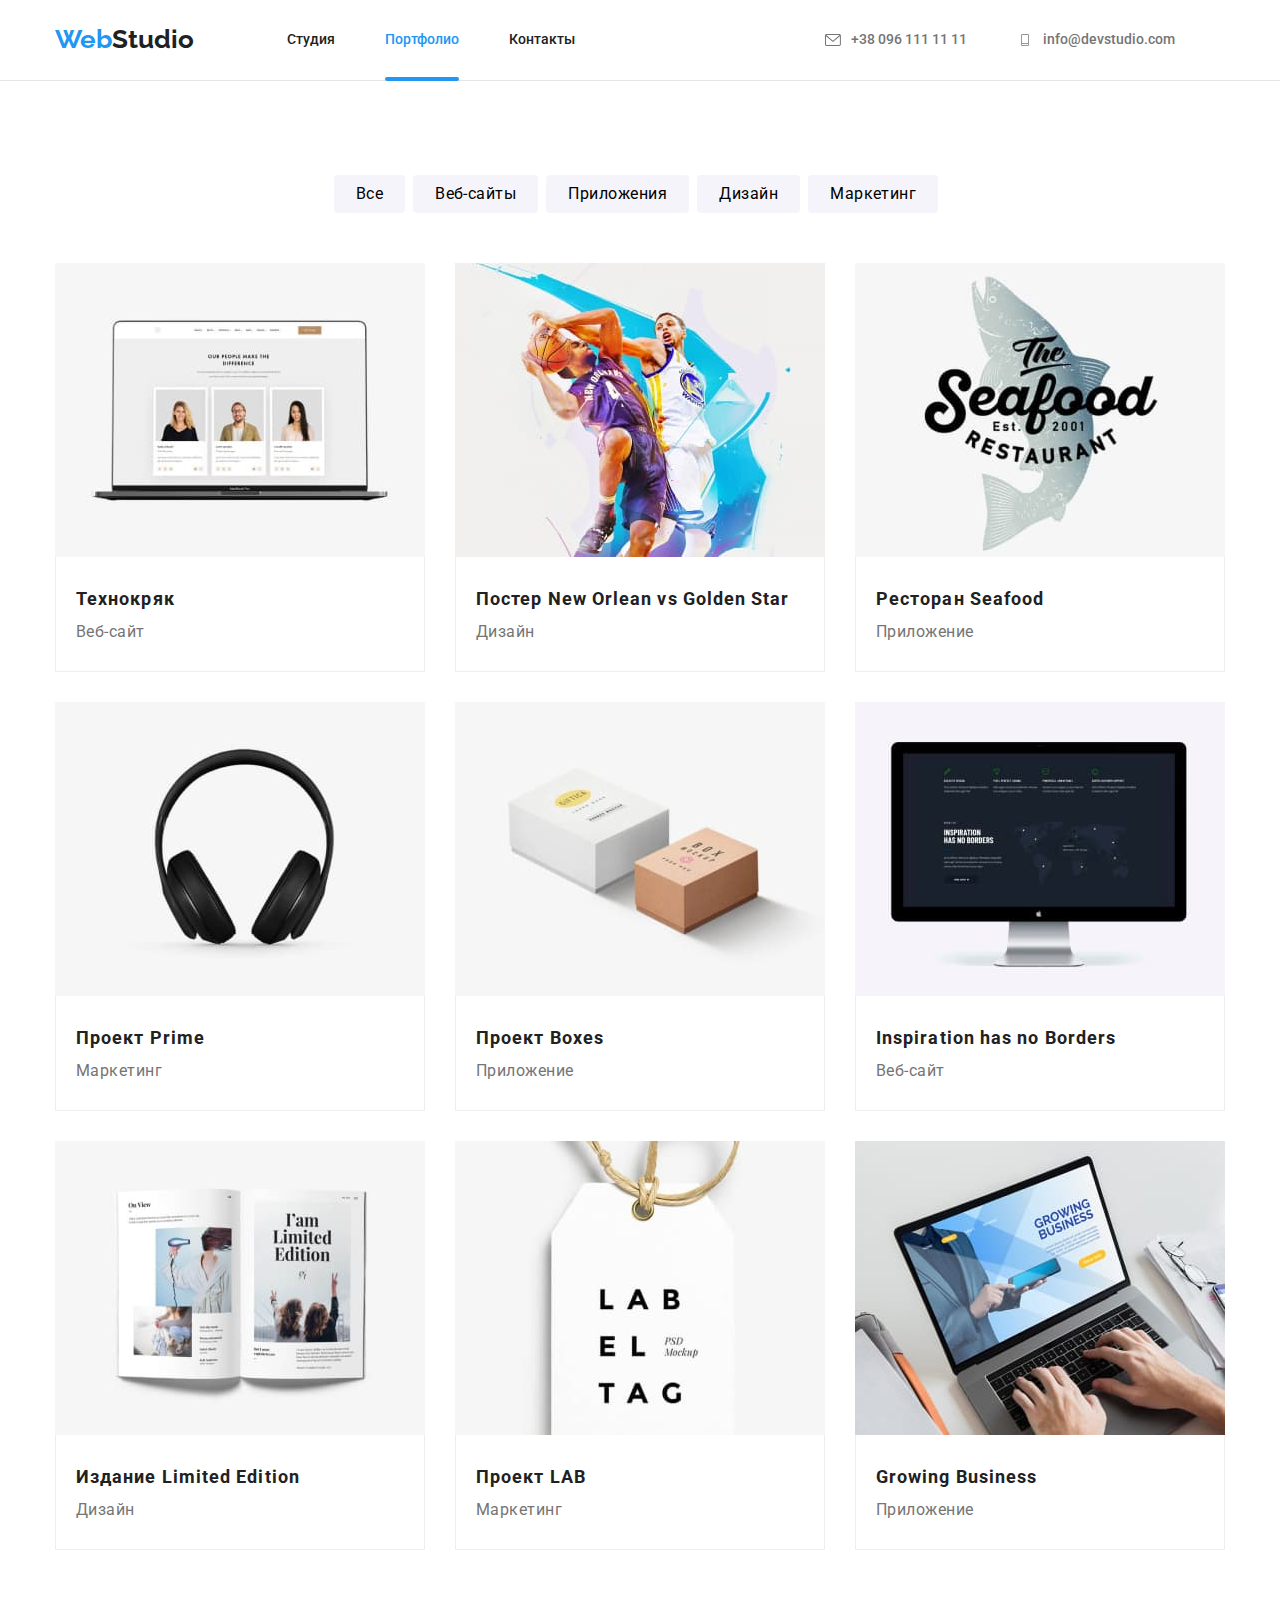
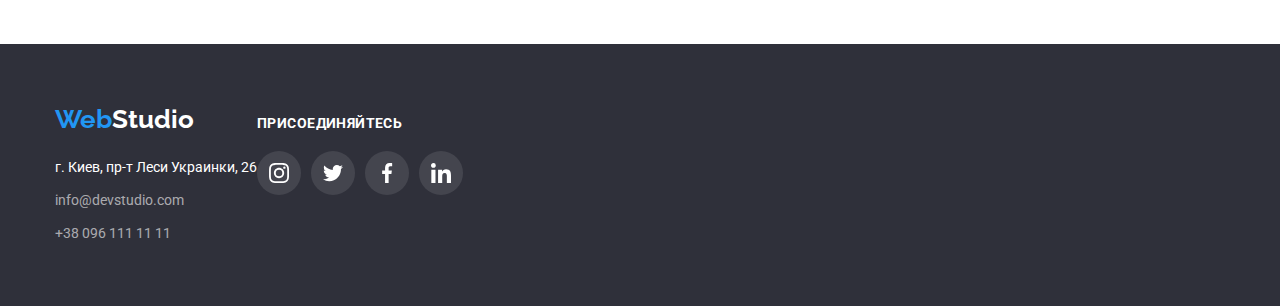
==== portfolio.html @ 7bb436d0 "Initial commit" ====
<!DOCTYPE html>
<html lang="ru">
<head>
    <meta charset="UTF-8">
    <meta http-equiv="X-UA-Compatible" content="IE=edge">
    <meta name="viewport" content="width=device-width, initial-scale=1.0">
    <title>WebStudio-portfolio</title>
        <!-- шрифти -->
    <!-- Roboto -->
    <link rel="preconnect" href="https://fonts.googleapis.com">
    <link rel="preconnect" href="https://fonts.gstatic.com" crossorigin>
    <link href="https://fonts.googleapis.com/css2?family=Montserrat:wght@400;700&family=Roboto:wght@400;500;700;900&display=swap"
        rel="stylesheet">
    <!-- Raleway -->
    <link rel="preconnect" href="https://fonts.googleapis.com">
    <link rel="preconnect" href="https://fonts.gstatic.com" crossorigin>
    <link href="https://fonts.googleapis.com/css2?family=Montserrat:wght@400;700&family=Raleway:wght@700&family=Roboto:wght@400;500;700;900&display=swap"
        rel="stylesheet">
        <!-- normalizer -->
        <link rel="stylesheet" href="https://cdnjs.cloudflare.com/ajax/libs/modern-normalize/1.0.0/modern-normalize.min.css" />
        <!-- styles -->
        <link rel="stylesheet" href="./css/styles.css">
</head>
<body>
<body>
    <header class="header">
        <div class="container header-container">
            <nav style="display: flex">
                <a class="header-logo" href=""> <span class="web-color">Web</span>Studio
                </a>
                <ul class="list">
                    <li class="header-li">
                        <a class="header-list" href="./index.html">Студия 
                        </a>
                    </li>
                    <li class="header-li">
                        <a class="header-list current" href="./portfolio.html"><span class="portfolio-color">Портфолио</span>
                        </a>
                    </li>
                    <li class="header-li">
                        <a class="header-list" href="">Контакты</a>
                    </li>
                </ul>
            </nav>
            <ul class="list">
                <li>
                    <a class="header-contact" href="tel:+380961111111">
                        <svg class="icons-header" width="16" heigth="12">
                            <use href="./icons.svg.svg#icon-e-mail">
                             
                            </use>
                        </svg>
                          +38 096 111 11 11 
                    </a>
                </li>
                <li>
                    <a class="header-contact" href="mailto:info@devstudio.com">
                        <svg class="icons-header" width="10" heigth="16">
                            <use href="./icons.svg.svg#icon-martphone">
                                
                            </use>
                        </svg>
                        info@devstudio.com 
                        </a>
                </li>
            </ul>
            </div>
        </header>
    <main>
        <!-- section-filter-project -->
<section class="section section-filter-portfolio">
    <div class="container">
    <h1 class="portfolio-heading filtres-to-hide">Портфолио</h1>
    <ul class="button">
        <li class="li-button-filters"><button class="button-filters" type="button">Все</button>
        </li>
        <li class="li-button-filters"><button class="button-filters" type="button">Веб-сайты</button>
        </li>
        <li class="li-button-filters"><button class="button-filters" type="button">Приложения</button>
        </li>
        <li class="li-button-filters"><button class="button-filters" type="button">Дизайн</button>
        </li>
        <li class="li-button-filters"><button class="button-filters" type="button">Маркетинг</button>
        </li>
      </ul>
        
      <ul class="project">   
   
        <li class="li-project">
        
    <a class="a-project" href="">
        <div class="div-a-project">
        <img class="img-project" 
        src="./images/portfolio/project 1.jpg" 
        alt="Технокряк" 
        width="370" 
        height="295">
        <p class="text-project"> Ресурс пропонує комплексні пропозиції з різним рівнем функціоналу та сервісів. Все це дозволить відвідувачу отримати вичерпні відомості про компанію чи приватну особу. </p>
    
    </div>

    <div class="work-project"> 
    <h2 class="project-heading">Технокряк</h2>
    <p class="title-project">Веб-сайт</p>
     </div>
    </a>
    </li>

    <li class="li-project">
        
        <a class="a-project" href="">  
            <div class="div-a-project">
    <img class="img-project" 
    src="./images/portfolio/project 2.jpg" 
    alt="Постер New Orlean vs Golden Star" 
    width="370" 
    height="295">
    <p class="text-project"> Ресурс пропонує комплексні пропозиції з різним рівнем функціоналу та сервісів. Все це дозволить відвідувачу отримати вичерпні відомості про компанію чи приватну особу. </p>

</div>

    <div class="work-project">
    <h2 class="project-heading">Постер New Orlean vs Golden Star</h2>
    <p class="title-project">Дизайн</p>
    </div>
</a>
    </li>
    
   
    <li class="li-project">
       
        <a class="a-project" href="">
            <div class="div-a-project">
        <img class="img-project" 
        src="./images/portfolio/project 3.jpg" 
        alt="Ресторан Seafood" 
        width="370" 
        height="295">
        <p class="text-project"> Ресурс пропонує комплексні пропозиції з різним рівнем функціоналу та сервісів. Все це дозволить відвідувачу отримати вичерпні відомості про компанію чи приватну особу. </p>
  
    </div>

    <div class="work-project">
        <h2 class="project-heading">Ресторан Seafood</h2>
    <p class="title-project">Приложение</p>
</div>
</a>
</li>
    
    
<li class="li-project">
    
        <a class="a-project" href="">
            <div class="div-a-project">
     <img class="img-project" 
     src="./images/portfolio/project 4.jpg" 
     alt="Проект Prime" 
     width="370" 
     height="295">
     <p class="text-project"> Ресурс пропонує комплексні пропозиції з різним рівнем функціоналу та сервісів. Все це дозволить відвідувачу отримати вичерпні відомості про компанію чи приватну особу. </p>
   
    </div>

<div class="work-project">
     <h2 class="project-heading">Проект Prime</h2>
    <p class="title-project">Маркетинг</p>
    </div>
</a>
    </li>
    
   
    <li class="li-project">
        
        <a class="a-project" href="">
            <div class="div-a-project">
     <img class="img-project" 
     src="./images/portfolio/project 5.jpg" 
     alt="Проект Boxes" 
     width="370" 
     height="295">
     <p class="text-project"> Ресурс пропонує комплексні пропозиції з різним рівнем функціоналу та сервісів. Все це дозволить відвідувачу отримати вичерпні відомості про компанію чи приватну особу. </p>
    
    </div>

    <div class="work-project">
     <h2 class="project-heading">Проект Boxes</h2>
    <p class="title-project">Приложение</p>
</div>
</a>
</li>
   
   
<li class="li-project">
   
        <a class="a-project" href="">
            <div class="div-a-project"> 
        <img class="img-project" 
        src="./images/portfolio/project 6.jpg" 
        alt="Inspiration has no Borders" 
        width="370" 
        height="295">
        <p class="text-project"> Ресурс пропонує комплексні пропозиції з різним рівнем функціоналу та сервісів. Все це дозволить відвідувачу отримати вичерпні відомості про компанію чи приватну особу. </p>
    
    </div>

    <div class="work-project">
        <h2 class="project-heading">Inspiration has no Borders</h2>
    <p class="title-project">Веб-сайт</p>
    </div>
</a>
    </li>
    
   
    <li class="li-project">
       
        <a class="a-project" href="">
            <div class="div-a-project">
                <img class="img-project" 
                src="./images/portfolio/project 7.jpg" 
                alt="Издание Limited Edition" 
                width="370" 
                height="295">
                <p class="text-project"> Ресурс пропонує комплексні пропозиції з різним рівнем функціоналу та сервісів. Все це дозволить відвідувачу отримати вичерпні відомості про компанію чи приватну особу. </p>
           
            </div>

                <div class="work-project">
                <h2 class="project-heading">Издание Limited Edition</h2>
    <p class="title-project">Дизайн</p>
</div>
</a>
</li>
   
   
<li class="li-project">
    
        <a class="a-project" href="">
            <div class="div-a-project">
        <img class="img-project" 
        src="./images/portfolio/project 8.jpg" 
        alt="Проект LAB" 
        width="370" 
        height="295">
        <p class="text-project"> Ресурс пропонує комплексні пропозиції з різним рівнем функціоналу та сервісів. Все це дозволить відвідувачу отримати вичерпні відомості про компанію чи приватну особу. </p>
    
    </div>

    <div class="work-project">
        <h2 class="project-heading">Проект LAB</h2>
    <p class="title-project">Маркетинг</p>
    </div>
</a>
    </li>
   
   
   
    <li class="li-project">
       
        <a class="a-project" href="">
            <div class="div-a-project">
        <img class="img-project" 
        src="./images/portfolio/project 9.jpg" 
        alt="Growing Business" 
        width="370" 
        height="295">
        <p class="text-project"> Ресурс пропонує комплексні пропозиції з різним рівнем функціоналу та сервісів. Все це дозволить відвідувачу отримати вичерпні відомості про компанію чи приватну особу. </p>
       </div>

<div class="work-project">
        <h2 class="project-heading">Growing Business</h2>
    <p class="title-project">Приложение</p>
</div>
</a>
    </li>
    </ul>
    
    </div>
</section>
    </main>


     <!-- footer -->
     <footer class="footer">
        <div class="container">
            <div class="box-footer">
        <a class="footer-logo" href=""> <span class="web-color-footer">Web</span>Studio
        </a>
        <address class="address-footer">
<ul class="list-footer">
    <li class="list-address-footer">
        <p class="p-list-contact">г. Киев, пр-т Леси Украинки, 26</p>    
    </li>
    <li class="list-address-footer">
    <a class="footer-contact" href="mailto:info@devstudio.com">info@devstudio.com</a>
    </li>
    <li class="list-address-footer">
    <a class="footer-contact" href="tel:+380961111111">+38 096 111 11 11</a>
    </li>
</ul>
        </address>
    </div>
    
        <div class="box-footer">
            <p class="footer-icons-paragraf">присоединяйтесь</p>
                  <ul class="ul-icons-footer">
                            <li class="li-icons-footer"> 
                                <a class="a-icons-footer" href=""> 
                                <svg class="icons-footer" width="20" height="20">
                                    <use href="./icons.svg.svg#icon-instagram"></use>
                                </svg>
                            </a>
                            </li>

                            <li class="li-icons-footer"> 
                                <a class="a-icons-footer" href=""> 
                                    <svg class="icons-footer" width="20" height="20">
                                    <use href="./icons.svg.svg#icon-twitter"></use>
                                </svg>
                            </a>
                            </li>

                            <li class="li-icons-footer"> 
                                <a class="a-icons-footer" href=""> 
                                    <svg class="icons-footer" width="20" height="20">
                                    <use href="./icons.svg.svg#icon-facebook"></use>
                                </svg>
                            </a>
                            </li>

                            <li class="li-icons-footer"> 
                                <a class="a-icons-footer" href=""> 
                                    <svg class="icons-footer" width="20" height="20">
                                    <use href="./icons.svg.svg#icon-linkedin"></use>
                                </svg>
                            </a>
                            </li>
                            </ul>
                        </div>
                    </div>
            </footer>
            
</body>

</html>
---- css/styles.css ----
:root {
    /* fonts */
  --main-fonts: "Roboto";
  --secondary-font: "Raleway";

    /* text-color */
--accent-color: #757575;
--brand-color: #2196F3;
--header-color: #212121;
--background-color: #2F303A;
--text-background: #FFFFFF;
    /* bg-color */

    /* others */

    /* animation */
--timing-function: 250ms cubic-bezier(0.4, 0, 0.2, 1);
}
body {
font-family: var(--main-fonts) "Roboto", "Raleway", sans-serif;
font-size: 14px;
line-height:1.71;
color: var(--accent-color);
letter-spacing: normal;
}

/* Стили для обнуления верхних отступов у элементов */
h1,
h2,
h3,
h4,
h5,
h6,
p {
    margin-top: 0;
}

/* Класс для обнуления базовых свойств у списков (ul) */
ul {
    list-style: none;
    padding-left: 0;
    margin: 0;
    }

/* Класс для обнуления базовых свойств у ссылок */
.link {
    text-decoration: none;
    color: inherit;
}

/* Свойства для корректного отображения картинок */
img {
    display: block;
    max-width: 100%;
    height: auto;
}

/* Свойства для обнуления курсива у address */

address {
    font-style: normal;
    /* or */
    font-style: inherit;
}

h1,
h2,
h3,
h4,
h5,
h6,
p {
    margin: 0;
}

.container {
    width: 1200px;
    padding-right: 15px;
    padding-left: 15px;
    margin-right: auto;
    margin-left: auto;
   
}



/* index.html */
.studio-color {
    color:var(--brand-color);
    }


.header-logo{
    text-decoration: none;
    font-family: 'Raleway';
    font-weight: 700;
    font-size: 26px;
    line-height: 1.19;
    color: var(--header-color);
   
}
.header-logo {
    list-style: none;
    margin-right: 93px;
    padding: 24px 0 25px;
  
}
.header-container {
    display: flex;
    align-items: center;
        }

.web-color {
    color: var(--brand-color);
  }

  .header-li:not(:last-child) {
    margin-right: 50px;
    }

.header-list {
    text-decoration: none;
    font-family: 'Roboto';
        font-weight: 500;
        font-size: 14px;
        line-height: 1.14;
        color: var(--header-color);
        padding-top: 32px;
        padding-bottom: 32px;
        display: block;
        position: relative;
}



.current::after {
   content:'';
   background-color: var(--brand-color);
   width: 100%;
   height: 4px;
   border-radius: 2px;
   display: block;
   position: absolute;
   left: 0;
   bottom: -1px;
}

.header-contact:first-child {
    margin-left: 0px;
}
.list{
    list-style: none;
    margin-left: auto;
}
.header-list {
    list-style: none;
    transition: color var(--timing-function);
    }

    .header-list:hover,
.header-list:focus{
    color: var(--brand-color);
}

.list {
    display: flex;
    justify-content: space-between;
        align-items: center;
        
}

.header-contact {
    text-decoration: none;
    font-family: 'Roboto';
        font-weight: 500;
        font-size: 14px;
        line-height: 1.14;
        color: var(--accent-color);
        margin-left: auto;
        margin-right: 50px;
        display: flex;
        align-items: center;
        fill: currentColor;
        transition: color var(--timing-function);
  }

  .header-contact:hover,
  .header-contact:focus{
      color: var(--brand-color);
  }

  .icons-header {
    margin-right: 10px;
    width: 16px;
    height: 12px;
  }







/* section hero */
.section-hero{
        font-family: 'Roboto';
        font-weight: 900;
        font-size: 44px;
       width: 696px;
       margin: 0 auto;
        text-align: center;
        text-transform: uppercase;
        color: var(--text-background);
}

.hero {
    max-width: 1600px;
    height: 600px;
    margin-right: auto;
    margin-left: auto;
    background-image: linear-gradient(rgba(47, 48, 58, 0.4),rgba(47, 48, 58, 0.4)),
    url(../images/img-backgrouund-odapt.jpg);
    background-color: var(--background-color);
    background-position: center;
    background-size: cover;
    padding-top: 200px;
    padding-bottom: 200px;
    background-repeat: no-repeat;

   

}

.btn-hero{
        font-family: 'Roboto';
        font-weight: 700;
        font-size: 16px;
        line-height: 1.87;
        color: var(--text-background);
        background-color: var(--brand-color);
        cursor: pointer;
        border: none;
        margin: 0 auto;
         display: block;
         border-radius: 4px;
         letter-spacing: 0.06em;
         margin-top: 30px;
         padding-top: 10px;
         padding-bottom: 10px;
         padding-right: 32px;
         padding-left: 32px;
        }
       



        /* section our-mission */

        .mission-to-hide {
            position: absolute;
            width: 1px;
            height: 1px;
            margin: -1px;
            padding: 0;
            overflow: hidden;
            border: 0;
            clip: rect(0 0 0 0);
}

.our-mission {
    padding: 94px 94px;
}


.mission-list {
        flex-basis: 50%;}

        .mission-list:not(:last-child) {
    margin-right: 30px;
}

.mission-icons {
    display: flex;
    align-items: center;
    justify-content: center;
    height: 120px;
    margin-bottom: 30px;
    border-radius: 4px;
    fill: var(--accent-color);
    background-color:  #F5F4FA;
}

.svg-mission {
    fill: var(--accent-color);
}





.mission-heading{
    font-family: 'Roboto';
        font-weight: 700;
        font-size: 14px;
        line-height: 1.14;
        text-transform: uppercase;
        color: var(--header-color);
        letter-spacing: 0.03em;
        margin-bottom: 10px;
}
.features{
    font-family: 'Roboto';
        font-style: normal;
        font-weight: 400;
        font-size: 14px;
        line-height: 1.71;
        letter-spacing: 0.03em;
        color: var(--accent-color);
 }
.features :last-child{
    margin-right: 30px;
}



/* section about */
.section-about {
    padding: 94px 94px;
    padding-top: 0;
}

.about-heading{
    font-family: 'Roboto';
        font-weight: 700;
        font-size: 36px;
        line-height:1.16;
        text-align: center;
        color: var(--header-color);
        margin-bottom: 48px;
}

.img-about :last-child{
    margin: 30px;
    margin-left: auto;
}
/* Added text with background to the What We Do section */

.div-about {
    position: relative;
    }

.label-img-about {
    position: absolute;
    display: flex;
    margin: 0;
    padding: 0;
    bottom: 0px;
    margin-left: 0;
   
    font-family: var(--main-fonts);
    font-style: normal;
    text-align: center;
    justify-content: center;
    width: 100%;
    font-weight: 700;
    font-size: 14px;
    line-height: 70px;
    letter-spacing: 0.03em;
    text-transform: uppercase;
    color: var(--text-background);
    background-color: rgba(47, 48, 58, 0.8);
      }



/* section team */
.section-team {
padding: 94px 0;
background-color: #F5F4FA;;
}

.section-team-heading{
    font-family: 'Roboto';
        font-weight: 700;
        font-size: 36px;
        line-height: 1.16;
        text-align: center;
        color: var(--header-color);
        
}

.list-team{
box-shadow: 0px 1px 3px rgba(0, 0, 0, 0.12), 0px 1px 1px rgba(0, 0, 0, 0.14), 0px 2px 1px rgba(0, 0, 0, 0.2);
    border-radius: 0px 0px 4px 4px;
    background: #FFFFFF;
   
    }
   


.img-team :last-child {
    margin-right: 30px;
}

.team-heading{
    font-family: 'Roboto';
        font-weight: 500;
        font-size: 16px;
        line-height: 1.18;
        text-align: center;
        color: var(--header-color);
        letter-spacing: 0.03em;
        margin-top: 30px;
        margin-bottom: 10px;

}
.team{
font-family: 'Roboto';
    font-size: 16px;
    line-height: 1.18;
    text-align: center;
    color: var(--accent-color);
    letter-spacing: 0.03em;
    margin-bottom: 16px;
}

.box-team{
    padding-top: 30px;
    padding-bottom: 30px;
    text-align: center;
    display: block;
   
}

.ul-icons-team{
display: flex;
    justify-content: center;
     }
     
     
   
.icons-team  {
margin-right: 10px;
}

.icons-team{
    display: flex;
    height: 44px;
    width: 44px;
    border-radius: 50%;
    align-items: center;
    justify-content: center;
    fill: #AFB1B8;
   background-color: #FFFFFF;
   transition: background-color var(--timing-function), fill var(--timing-function);
           }

        .icons-team:hover,
        .icons-team:focus {
            fill: #FFFFFF;
            background-color: var(--brand-color);
        }

        

       
    
   /* section-permanent-clients */

   .permanent-clients {
padding-top: 94px;
padding-bottom: 94px;
   }


.header-permanent-clients {
    font-family: 'Roboto';
    font-weight: 700;
    font-size: 36px;
    line-height: 1.16;
    text-align: center;
    color: var(--header-color);
    margin-bottom: 50px;  
}

   .ul-permanent-clients {
    display: flex;
    min-height: 92px;
    align-items: center;
    justify-content: center;
  
}


.li-permanent-clients:not(:last-child)  {
margin-right: 30px;
}


   .a-permanent-clients {
    fill: #AFB1B8;
   width: 100%;
   height: 100%;
   display: flex;
   justify-content: center;
   align-items: center;
   border-radius: 4px;
   border: 1px solid #AFB1B8;
 width: 170px;
height: 92px;
transition: border-color var(--timing-function);
transition: fill var(--timing-function);

     }

   .a-permanent-clients:hover,
   .a-permanent-clients:focus {
    border-color: var(--brand-color);
   fill: var(--brand-color);
       }

   .svg-permanent-clients {
    width: 106px;
    height: 60px;
           }
       
  
/* footer */
.footer{
    background-color: var(--background-color);
    padding: 60px 0;
}
.footer .container {
    display: flex;
    flex-wrap: wrap;
    align-items: baseline;
  }

  .box-footer-address {
     margin-right: 70px;
  }

  .footer-icons-paragraf {
    margin-bottom: 20px;
   
    font-family: 'Roboto';
    font-style: normal;
    font-weight: 700;
    font-size: 14px;
    line-height: 16px;
    letter-spacing: 0.03em;
    text-transform: uppercase;
    
    color: var(--text-background);
  }

.ul-icons-footer {
    margin: 0;
    padding: 0;
    display: flex;
}


  
.li-icons-footer  {
margin-right: 10px;
}

.a-icons-footer {
display: flex;
    height: 44px;
    width: 44px;
    border-radius: 50%;
    align-items: center;
    justify-content: center;
    background-color: rgba(255, 255, 255, 0.1);
    transition: background-color var(--timing-function);
}

.a-icons-footer:hover,
.a-icons-footer:focus {
    background-color: var(--brand-color);
}


  .icons-footer {
    fill: var(--text-background);
  }


.web-color-footer {
 color: var(--brand-color);
}
.footer-logo{
    text-decoration: none;
    font-family: 'Raleway';
        font-weight: 700;
        font-size: 26px;
        line-height: 1.19;
        color: var(--text-background);
}
.footer-logo{
    list-style:  none;
       }

.footer-logo{
    margin-top: 60px;
    margin-bottom: 10px;
    }

.address-footer{
    text-decoration: none;
    color: var(--text-background);
    font-family: 'Roboto';
    font-style: normal;
}
.address-footer{
    list-style: none;
    margin-top: 20px;
   }
.list-address-footer:not(:last-child) {
    margin-bottom: 9px;
    transition: color var(--timing-function);
   }
   .p-list-contact {
    transition: color var(--timing-function);
   }

.footer-contact{
    text-decoration: none;
    font-family: 'Roboto';
    color: rgba(255, 255, 255, 0.6);
    transition: color var(--timing-function);
}
.footer-contact{
    list-style: none;
   }
.list-footer {
    text-decoration: none;
    list-style-type: none;
    margin: 0;
    padding: 0;
    transition: color var(--timing-function);
}
.list-footer .footer-contact:hover,
.list-footer .footer-contact:focus {
    color: var(--brand-color);
   }
   .p-list-contact:hover {
    color: var(--brand-color);
   }
   






/* portfolio.html
---------------------------------------------------------------------
----------------------------------------------------
---------------------------------------------------------
-----------------------------------------------------------
-------------------------------------------------------- */
.portfolio-color {
    color:var(--brand-color);
    }

.section-filter-portfolio {
margin-top: 94px;
margin-bottom: 94px;
}

.portfolio-color {
   color: var(--brand-color);
}

.header {
    border-bottom: 1px solid #E5E5E5;    
  
}
/* section-filter-project */

.filtres-to-hide {
    position: absolute;
    width: 1px;
    height: 1px;
    margin: -1px;
    padding: 0;
    overflow: hidden;
    border: 0;
    clip: rect(0 0 0 0);
}

.portfolio-heading{
font-family: 'Roboto';
    font-weight: 700;
    font-size: 18px;
    line-height: 2.00;
    color: var(--header-color);
}
  .button{
    list-style: none;
    color: var(--header-color);
    display: flex;
    margin: 0;
    padding: 0;
    margin-bottom: 50px;
     }
  .button{
    font-family: 'Roboto';
        font-style: normal;
        font-weight: 500;
        font-size: 16px;
        line-height: 1.62;
        text-align: center;
        letter-spacing: 0.03em;
        color: var(--header-color);
        display: flex;
        justify-content: center;
      }

      .li-button-filters {
        margin-right: 8px; 
      }

.button-filters {
    font-family: inherit;
    border: none;
    border-radius: 4px;
    text-indent: inherit;
    padding: 6px 22px;
    font-size: 16px;
line-height: 26px;
letter-spacing: 0.03em;
background-color: #F5F4FA;
cursor: pointer;
transition: color var(--timing-function), background-color var(--timing-function),  box-shadow var(--timing-function) ;
       }
    
  .button-filters:hover{
    color: var(--text-background);
    background-color: var(--brand-color);
    border: none;
    box-shadow: 0px 3px 1px rgba(0, 0, 0, 0.1), 0px 1px 2px rgba(0, 0, 0, 0.08),
    0px 2px 2px rgba(0, 0, 0, 0.12);

  }
.button-filters:focus{
    color: var(--text-background);
    background-color: var(--brand-color);
    border: none;
    box-shadow: 0px 3px 1px rgba(0, 0, 0, 0.1), 0px 1px 2px rgba(0, 0, 0, 0.08),
    0px 2px 2px rgba(0, 0, 0, 0.12);
    }




/*---------------------------------------- project ---------------------------------------*/

.project {
    display: flex;
    flex-wrap: wrap;
    gap: 30px;
    text-decoration: none;
}
.a-project {
    display: inline-block;
  text-decoration: none;
  transition: box-shadow var(--timing-function);
  margin: 0;
}

.a-project:hover,
.a-project:focus {
    box-shadow: 0px 1px 1px rgba(0, 0, 0, 0.12), 0px 4px 4px rgba(0, 0, 0, 0.06),
    1px 4px 6px rgba(0, 0, 0, 0.16);
}

  .work-project{
  border-right: 1px solid #EEEEEE;
  border-left: 1px solid #EEEEEE;
  border-bottom: 1px solid #EEEEEE;
  padding: 24px 20px;
  margin: 0;
           }


  .project-heading{
    font-family: 'Roboto';
        font-weight: 700;
        font-size: 18px;
        line-height: 2;
        color: var(--header-color);
        letter-spacing: 0.06em;
       
  }
  .img-project {
    margin-bottom: 0;
          }

  .title-project{
    font-family: 'Roboto';
        font-size: 16px;
        line-height: 1.88;
        color: var(--accent-color);
        letter-spacing: 0.03em;
        
  }

.a-project:hover .text-project {
    transform: translateY(0%);
}

  .div-a-project {
    position: relative;
    overflow: hidden;
    margin: 0;
  }

  .text-project {
    position: absolute;
    top: 0;
    left: 0;
    height: 100%;
    transform: translateY(100%);
   transition: transform 300ms linear;
   overflow: auto;
   
 font-family: 'Roboto';
font-style: normal;
font-weight: 400;
font-size: 18px;
line-height: 1.56;
letter-spacing: 0.03em;
color: #FFFFFF;
background-color: rgba(33, 150, 243, 0.9);
padding: 63px 24px;
  }

  /*-------------------------------------------------- backdrop-------------------------------------------- */




  .backdrop {
    position: fixed;
width: 100%;
height: 100%;
left: 0px;
top: 0px;
    background-color: rgba(0, 0, 0, 0.2);
    transition: opacity 750ms linear, visibility 750ms linear;
      }

  .modal-window {
    position: absolute;
    width: 528px;
    min-height: 581px;
    background-color: #FFFFFF;
    border-radius: 4px;
    top: 50%;
    left: 50%;
    transform: translate(-50%, -50%);
  }

  .modal-close {
position: absolute;
right: 8px;
top: 8px;
width: 30px;
height: 30px;
border: 1px solid;
border-radius: 50%;
display: flex;
align-items: center;
justify-content: center;
border-color: rgba(0, 0, 0, 0.1);
cursor: pointer;
  }

  .is-hidden {
    opacity: 0;
    visibility: hidden;
    pointer-events: none;
  }
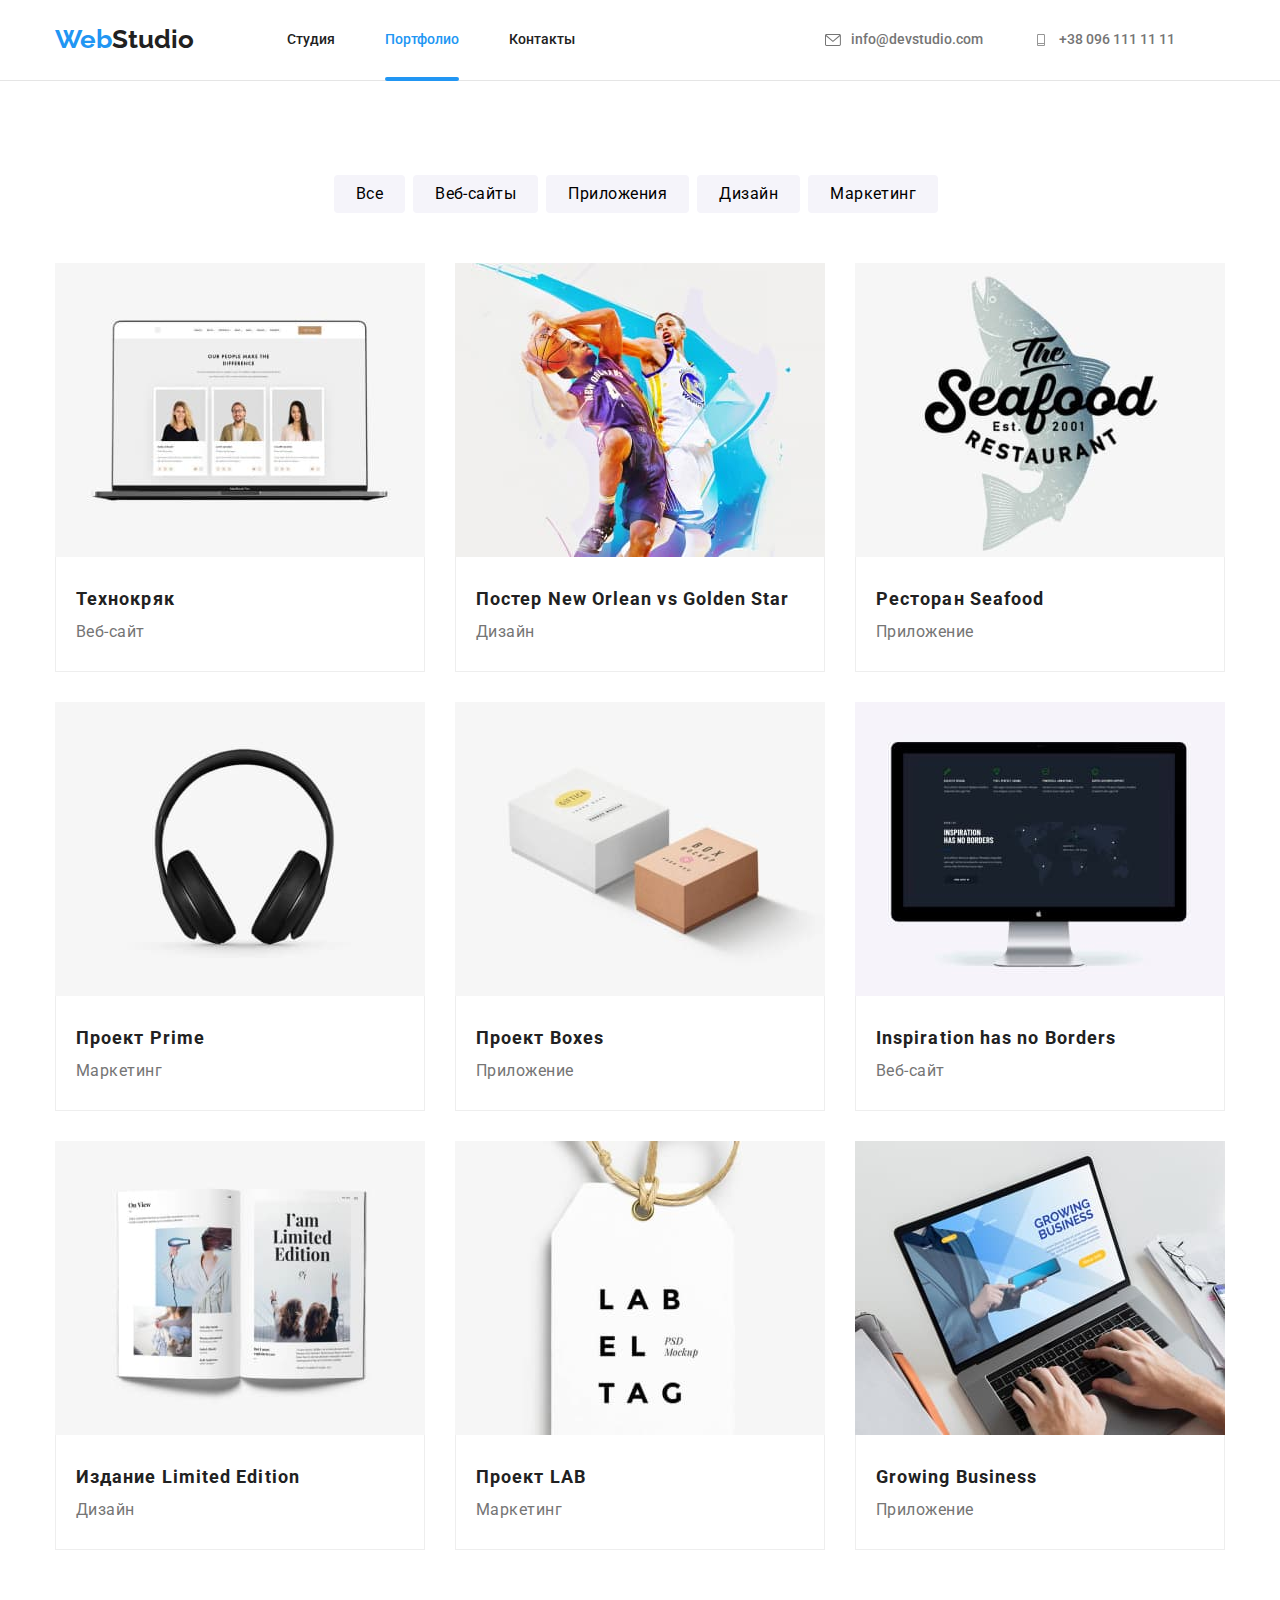
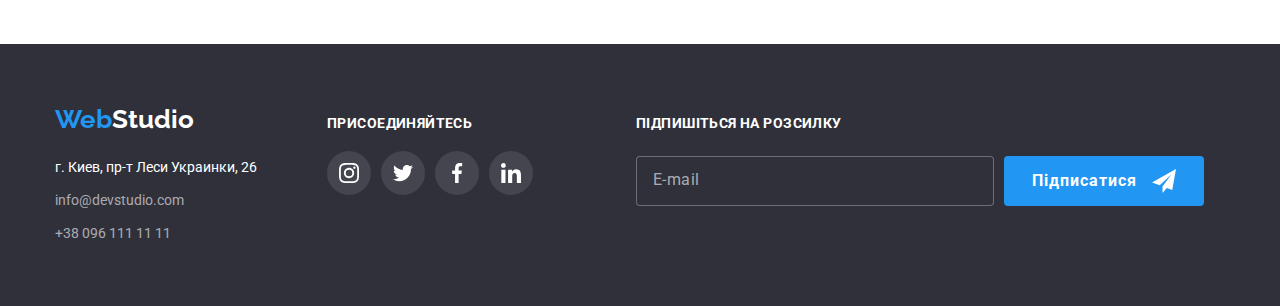
==== commit ac904476: "the end hw6" ====
--- a/portfolio.html
+++ b/portfolio.html
@@ -44,24 +44,24 @@
             </nav>
             <ul class="list">
                 <li>
-                    <a class="header-contact" href="tel:+380961111111">
-                        <svg class="icons-header" width="16" heigth="12">
+                    <a class="header-contact" href="mailto:info@devstudio.com">
+                     <svg class="icons-header" width="16" height="12">
                             <use href="./icons.svg.svg#icon-e-mail">
                              
                             </use>
                         </svg>
-                          +38 096 111 11 11 
+                        info@devstudio.com  
                     </a>
                 </li>
                 <li>
-                    <a class="header-contact" href="mailto:info@devstudio.com">
-                        <svg class="icons-header" width="10" heigth="16">
+                    <a class="header-contact" href="tel:+380961111111">
+                        <svg class="icons-header" width="10" height="16">
                             <use href="./icons.svg.svg#icon-martphone">
                                 
                             </use>
                         </svg>
-                        info@devstudio.com 
-                        </a>
+                        +38 096 111 11 11
+                                           </a>
                 </li>
             </ul>
             </div>
@@ -279,16 +279,16 @@
     </main>
 
 
-     <!-- footer -->
-     <footer class="footer">
+      <!-- footer -->
+    <footer class="footer">
         <div class="container">
-            <div class="box-footer">
+            <div class="box-footer-address">
         <a class="footer-logo" href=""> <span class="web-color-footer">Web</span>Studio
         </a>
         <address class="address-footer">
 <ul class="list-footer">
     <li class="list-address-footer">
-        <p class="p-list-contact">г. Киев, пр-т Леси Украинки, 26</p>    
+      <p class="p-list-contact">г. Киев, пр-т Леси Украинки, 26</p>  
     </li>
     <li class="list-address-footer">
     <a class="footer-contact" href="mailto:info@devstudio.com">info@devstudio.com</a>
@@ -336,6 +336,26 @@
                             </li>
                             </ul>
                         </div>
+
+                        <div class="div-label-footer">
+                            <label for="user-email-footer"></label>
+                                <span class="span-footer-input">ПІДПИШІТЬСЯ НА РОЗСИЛКУ</span>
+                                <div class="input-foter-div">
+                                <input type="email" 
+                                class="form-input-footer" 
+                                name="user-email" 
+                                id="user-email"
+                                placeholder="E-mail"> 
+                               
+                                <button type="submit" 
+                                class="btn-form-footer">Підписатися
+                               
+                                <svg class="icons-footer-form" width="24" height="24">
+                                    <use href="./icons.svg.svg#icon-icon-send"></use>
+                                </svg>
+                            </button>
+                             </div>
+
                     </div>
             </footer>
             
--- a/css/styles.css
+++ b/css/styles.css
@@ -649,6 +649,89 @@
    .p-list-contact:hover {
     color: var(--brand-color);
    }
+
+   /* form-footer */
+.div-label-footer {
+   margin-left: 93px;
+   }
+
+   .span-footer-input {
+    font-family: 'Roboto';
+font-style: normal;
+font-weight: 700;
+font-size: 14px;
+line-height: 16px;
+letter-spacing: 0.03em;
+color: var(--text-background);
+   }
+
+   
+   .form-input-footer {
+    background-color: #2F303A;
+    width: 100%;
+    height: 40px;
+    border: 1px solid rgba(255, 255, 255, 0.3);
+border-radius: 4px;
+padding-left: 42px;
+cursor: pointer;
+width: 358px;
+  height: 50px;
+  padding: 16px;
+ 
+  }
+
+  .form-input-footer::placeholder {
+    font-family: 'Roboto';
+    font-size: 16px;
+    line-height: 1.25;
+    letter-spacing: 0.03em;
+    color: rgba(255, 255, 255, 0.6);
+   }
+    
+  .input-foter-div {
+    display: flex;
+    margin-top: 20px;
+         }
+
+.btn-form-footer {
+  font-family: 'Roboto';
+    font-weight: 700;
+    font-size: 16px;
+    line-height: 1.87;
+    color: var(--text-background);
+    background-color: var(--brand-color);
+    cursor: pointer;
+    border: none;
+    margin: 0 auto;
+     border-radius: 4px;
+     letter-spacing: 0.06em;
+    
+     padding-top: 10px;
+     padding-bottom: 10px;
+     padding-right: 32px;
+     padding-left: 32px;
+     width: 200px;
+
+
+
+display: flex;
+align-items: center;
+justify-content: space-between;
+
+height: 50px;
+padding: 10px 28px;
+
+margin-left: 10px;
+}
+
+
+
+
+.icons-footer-form {
+    fill: var(--text-background);
+    margin-left: 10px;
+}
+   
    
 
 
@@ -863,6 +946,7 @@
     top: 50%;
     left: 50%;
     transform: translate(-50%, -50%);
+    padding: 40px;
   }
 
   .modal-close {
@@ -878,6 +962,12 @@
 justify-content: center;
 border-color: rgba(0, 0, 0, 0.1);
 cursor: pointer;
+background-color: #FFFFFF;
+  }
+
+  .modal-close:focus,
+  .modal-close:hover {
+    fill: var(--brand-color);
   }
 
   .is-hidden {
@@ -885,6 +975,156 @@
     visibility: hidden;
     pointer-events: none;
   }
+  .modal-title {
+    font-family: 'Roboto';
+font-style: normal;
+font-weight: 700;
+font-size: 20px;
+line-height: 23px;
+text-align: center;
+letter-spacing: 0.03em;
+color: #212121;
+  }
+
+
+
+.div-label {
+    margin-bottom: 10px;
+   }
+
+.input-wrap {
+    position: relative;
+}
+.form-input:focus {
+    outline-color: var(--brand-color);
+   
+}
+
+.input-icon {
+    position: absolute;
+    left: 12px;
+    top: 50%;
+    transform: translateY(-50%);
+}
+.form-input:focus + .input-icon {
+    fill: var(--brand-color);
+}
+
+
+  .form-input {
+    width: 100%;
+    height: 40px;
+    border: 1px solid rgba(33, 33, 33, 0.2);
+border-radius: 4px;
+padding-left: 42px;
+cursor: pointer;
+  }
+
+
+ 
+      .span-form-input {
+        font-family: 'Roboto';
+font-style: normal;
+font-weight: 400;
+font-size: 12px;
+line-height: 14px;
+letter-spacing: 0.01em;
+color: #757575;
+      }
+
+      .textarea-coment {
+        width: 100%;
+        height: 100px;
+        border: 1px solid rgba(33, 33, 33, 0.2);
+        border-radius: 4px;
+        resize: none;
+        padding: 16px;
+        font-family: 'roboto';
+        font-size: 12px;
+        cursor: pointer;
+      }
+
+      .textarea-coment:focus {
+        outline-color: var(--brand-color);
+      }
+
+      .check-icon {
+        fill: transparent;
+          }
+
+      .check-text  {
+        font-family: 'Roboto';
+font-style: normal;
+font-weight: 400;
+font-size: 14px;
+line-height: 1.71;
+letter-spacing: 0.03em;
+color: #757575;
+display: flex;
+align-items: center;
+      }
+
+      
+      .check-text span {
+             width: 16px;
+       height: 15px;
+       border: 2px solid #212121;;
+       border-radius: 3px;
+       margin-right: 8px;
+       transition: background-color 250ms  cubic-bezier(0.4, 0, 0.2, 1);
+          }
+
+          .input-check:checked + .check-text span {
+            background-color: var(--brand-color);
+            background-image: url(../images/Vector-icon.svg);
+            border: none;
+            background-repeat: no-repeat;
+            background-position: center;
+          }
+          .check-to-hide {
+            position: absolute;
+            width: 1px;
+            height: 1px;
+            margin: -1px;
+            padding: 0;
+            overflow: hidden;
+            border: 0;
+            clip: rect(0 0 0 0);
+        }
+          
+          .input-check:checked + .check-text {
+            fill: #FFFFFF;
+          }
+.a-policy {
+    color: var(--brand-color);
+    padding-left: 5px;
+}
+    
+    .btn-form-modal {
+    font-family: 'Roboto';
+    font-weight: 700;
+    font-size: 16px;
+    line-height: 1.87;
+    color: var(--text-background);
+    background-color: var(--brand-color);
+    cursor: pointer;
+    border: none;
+    margin: 0 auto;
+     display: block;
+     border-radius: 4px;
+     letter-spacing: 0.06em;
+     margin-top: 30px;
+     padding-top: 10px;
+     padding-bottom: 10px;
+     padding-right: 32px;
+     padding-left: 32px;
+     width: 200px;
+height: 50px;
+left: 700px;
+top: 712px;
+align-items: center;
+text-align: center;
+}
   
 
 
